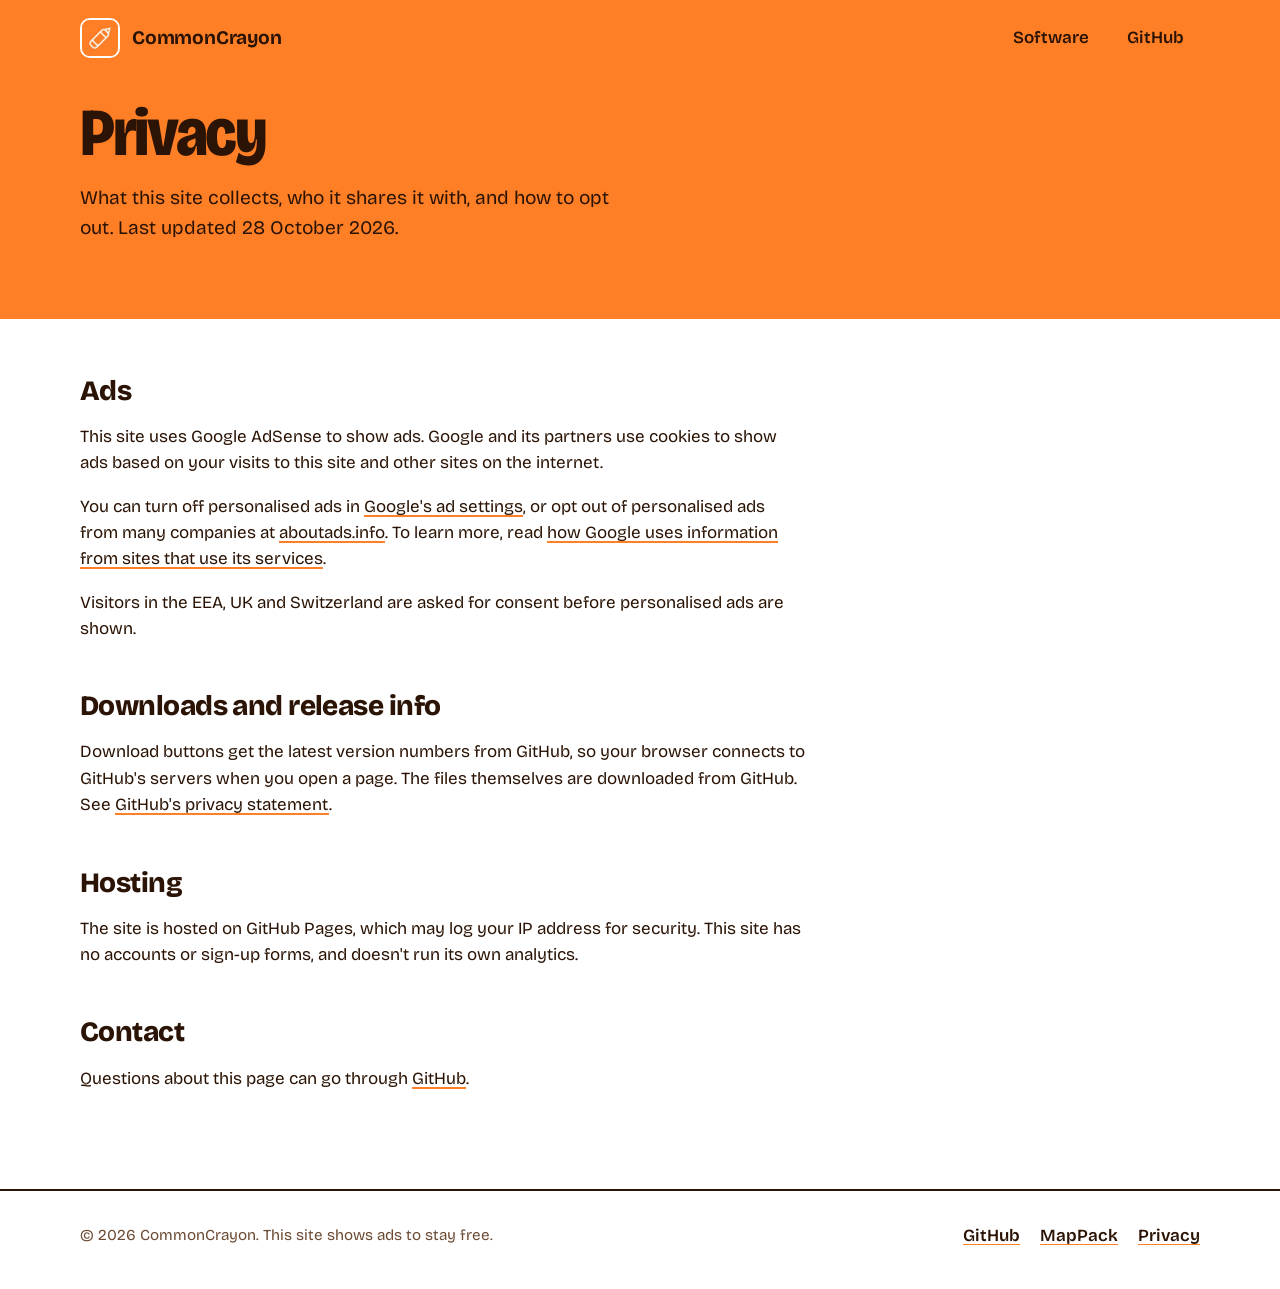
==== privacy/index.html @ 95fbb5e2 "Initial commit" ====
<!doctype html>
<html lang="en">
<head>
  <meta charset="utf-8">
  <meta name="viewport" content="width=device-width, initial-scale=1">
  <title>Privacy | CommonCrayon</title>
  <meta name="description" content="How the CommonCrayon website uses cookies, ads and third-party services.">
  <meta name="theme-color" content="#ff7f26">
  <link rel="icon" type="image/png" href="../assets/img/favicon.png">
  <link rel="preconnect" href="https://fonts.googleapis.com">
  <link rel="preconnect" href="https://fonts.gstatic.com" crossorigin>
  <link href="https://fonts.googleapis.com/css2?family=Bricolage+Grotesque:opsz,wdth,wght@12..96,75..100,400..800&display=swap" rel="stylesheet">
  <link rel="stylesheet" href="../assets/css/site.css">
</head>
<body>
  <a class="skip" href="#content">Skip to content</a>
  <header class="on-orange">
    <div class="wrap">
      <nav class="nav" aria-label="Main">
        <a class="brand" href="../"><img src="../assets/img/logo.jpg" alt="" width="40" height="40"><span>CommonCrayon</span></a>
        <ul class="nav-links">
          <li><a href="../#software">Software</a></li>
          <li><a href="https://github.com/CommonCrayon">GitHub</a></li>
        </ul>
      </nav>
      <div class="page-head">
        <h1>Privacy</h1>
        <p>What this site collects, who it shares it with, and how to opt out. Last updated 28 October 2026.</p>
      </div>
    </div>
  </header>

  <main id="content" class="wrap prose" style="padding-block:56px 80px">
    <h2>Ads</h2>
    <p>This site uses Google AdSense to show ads. Google and its partners use cookies to show ads based on your visits to this site and other sites on the internet.</p>
    <p>You can turn off personalised ads in <a href="https://adssettings.google.com/">Google's ad settings</a>, or opt out of personalised ads from many companies at <a href="https://www.aboutads.info/choices/">aboutads.info</a>. To learn more, read <a href="https://policies.google.com/technologies/partner-sites">how Google uses information from sites that use its services</a>.</p>
    <p>Visitors in the EEA, UK and Switzerland are asked for consent before personalised ads are shown.</p>

    <h2>Downloads and release info</h2>
    <p>Download buttons get the latest version numbers from GitHub, so your browser connects to GitHub's servers when you open a page. The files themselves are downloaded from GitHub. See <a href="https://docs.github.com/en/site-policy/privacy-policies/github-general-privacy-statement">GitHub's privacy statement</a>.</p>

    <h2>Hosting</h2>
    <p>The site is hosted on GitHub Pages, which may log your IP address for security. This site has no accounts or sign-up forms, and doesn't run its own analytics.</p>

    <h2>Contact</h2>
    <p>Questions about this page can go through <a href="https://github.com/CommonCrayon">GitHub</a>.</p>
  </main>

  <footer class="footer">
    <div class="wrap">
      <p>© 2026 CommonCrayon. This site shows ads to stay free.</p>
      <ul>
        <li><a href="https://github.com/CommonCrayon">GitHub</a></li>
        <li><a href="https://www.mappack.net/">MapPack</a></li>
        <li><a href="./">Privacy</a></li>
      </ul>
    </div>
  </footer>
</body>
</html>
---- assets/css/site.css ----
/* CommonCrayon — built around the logo: crayon orange, white line-work, thick rounded strokes. */

:root {
  --orange: #ff7f26;        /* exact logo orange */
  --orange-press: #f06a0c;
  --ink: #2b1405;           /* warm brown-black drawn from the orange */
  --ink-soft: #6b4a33;
  --paper: #ffffff;
  --wash: #fff2e8;          /* peach tint for quiet panels */
  --rule: #f3d6c0;
  --stroke: 2.5px;          /* matches the logo's line weight */
  --radius: 16px;
  --radius-sm: 10px;
  --wrap: 1120px;
  --font: "Bricolage Grotesque", system-ui, sans-serif;
  color-scheme: light;
}

@media (prefers-color-scheme: dark) {
  :root:not([data-theme="light"]) {
    --ink: #ffeadb;
    --ink-soft: #d2b19a;
    --paper: #1f1108;
    --wash: #2b190c;
    --rule: #4a2d18;
    color-scheme: dark;
  }
}
:root[data-theme="dark"] {
  --ink: #ffeadb;
  --ink-soft: #d2b19a;
  --paper: #1f1108;
  --wash: #2b190c;
  --rule: #4a2d18;
  color-scheme: dark;
}

*, *::before, *::after { box-sizing: border-box; }
html { -webkit-text-size-adjust: 100%; scroll-behavior: smooth; }
body {
  margin: 0;
  font-family: var(--font);
  font-size: 1.0625rem;
  line-height: 1.55;
  color: var(--ink);
  background: var(--paper);
  font-optical-sizing: auto;
}
img { max-width: 100%; display: block; }
a { color: inherit; }
:focus-visible { outline: 3px solid var(--orange); outline-offset: 3px; border-radius: 6px; }
.on-orange :focus-visible { outline-color: #2b1405; }

.wrap { width: min(var(--wrap), 100% - 32px); margin-inline: auto; }
.skip { position: absolute; left: -999px; top: 8px; background: #2b1405; color: #fff; padding: 8px 14px; border-radius: 8px; z-index: 10; }
.skip:focus { left: 16px; }

/* ---------- Orange band (nav + hero / page header) ---------- */
.on-orange { background: var(--orange); color: #2b1405; }

.nav { display: flex; align-items: center; justify-content: space-between; gap: 16px; padding-block: 18px; }
.brand { display: inline-flex; align-items: center; gap: 12px; text-decoration: none; font-weight: 700; font-size: 1.2rem; letter-spacing: -0.01em; }
.brand img { width: 40px; height: 40px; border-radius: 10px; border: 2.5px solid #fff; }
.nav-links { display: flex; gap: 6px; list-style: none; margin: 0; padding: 0; }
.nav-links a { text-decoration: none; font-weight: 600; padding: 8px 14px; border-radius: 999px; border: var(--stroke) solid transparent; }
.nav-links a:hover { border-color: #fff; }
.nav-links a[aria-current="page"] { border-color: #2b1405; }

.hero { display: grid; grid-template-columns: 1.25fr 1fr; align-items: center; gap: 40px; padding-block: 48px 88px; }
.hero h1 {
  font-size: clamp(2.6rem, 6.4vw, 5.2rem);
  line-height: 0.98;
  letter-spacing: -0.035em;
  font-weight: 800;
  font-stretch: 85%;
  margin: 0 0 24px;
  max-width: 13ch;
}
.hero p { font-size: 1.25rem; max-width: 34ch; margin: 0 0 32px; }
.hero-art { justify-self: center; width: min(360px, 100%); }
.hero-art svg { width: 100%; height: auto; overflow: visible; }
.hero-art path, .hero-art line { fill: none; stroke: #fff; stroke-width: 5; stroke-linecap: round; stroke-linejoin: round; }

@media (prefers-reduced-motion: no-preference) {
  .draw path, .draw line { stroke-dasharray: var(--len); stroke-dashoffset: var(--len); animation: draw 0.9s cubic-bezier(.6,.1,.3,1) forwards; animation-delay: var(--d, 0s); }
  @keyframes draw { to { stroke-dashoffset: 0; } }
}

/* ---------- Buttons ---------- */
.btn {
  display: inline-flex; align-items: center; gap: 10px;
  font: inherit; font-weight: 700; font-size: 1rem;
  padding: 12px 22px; border-radius: 999px;
  text-decoration: none; cursor: pointer;
  border: var(--stroke) solid #2b1405;
  background: #2b1405; color: #fff;
  transition: transform .12s ease, background-color .12s ease;
}
.btn:active { transform: translateY(1px); }
.btn svg { width: 18px; height: 18px; flex: none; stroke: currentColor; fill: none; stroke-width: 2.5; stroke-linecap: round; stroke-linejoin: round; }
.btn-orange { background: var(--orange); border-color: var(--orange); color: #2b1405; }
.btn-orange:hover { background: var(--orange-press); border-color: var(--orange-press); }
.btn-line { background: transparent; color: var(--ink); border-color: var(--ink); }
.btn-line:hover { background: var(--wash); }
.on-orange .btn-line { color: #2b1405; border-color: #2b1405; }
.on-orange .btn-line:hover { background: #fff; }
.btn.is-wide { width: 100%; justify-content: center; }

/* ---------- Software shelf ---------- */
.section { padding-block: 72px; }
.section-head { display: flex; align-items: baseline; justify-content: space-between; gap: 16px; flex-wrap: wrap; margin-bottom: 32px; }
.section h2 { font-size: clamp(1.9rem, 3.4vw, 2.6rem); letter-spacing: -0.025em; line-height: 1.05; margin: 0; font-weight: 800; font-stretch: 90%; }
.section-head p { margin: 0; color: var(--ink-soft); }

.shelf { list-style: none; margin: 0; padding: 0; display: grid; gap: 28px; }
.item {
  display: grid; grid-template-columns: minmax(0, 0.95fr) minmax(0, 1.05fr);
  border: var(--stroke) solid var(--ink); border-radius: var(--radius);
  overflow: hidden; background: var(--paper);
}
.item-shot { background: var(--wash); border-right: var(--stroke) solid var(--ink); display: grid; place-items: center; padding: 24px; min-height: 260px; }
.item-shot img { border-radius: var(--radius-sm); max-height: 300px; width: auto; object-fit: contain; }
.item-shot.is-cover { padding: 0; }
.item-shot.is-cover img { width: 100%; height: 100%; max-height: none; object-fit: cover; object-position: top; border-radius: 0; }
.item-body { padding: 28px 30px; display: flex; flex-direction: column; gap: 14px; }
.item h3 { font-size: 1.7rem; letter-spacing: -0.02em; line-height: 1.1; margin: 0; font-weight: 800; }
.item h3 a { text-decoration: none; }
.item h3 a:hover { text-decoration: underline; text-decoration-thickness: 2.5px; text-underline-offset: 4px; text-decoration-color: var(--orange); }
.item p { margin: 0; max-width: 52ch; }
.tags { display: flex; flex-wrap: wrap; gap: 8px; list-style: none; margin: 0; padding: 0; }
.tag { font-size: .875rem; font-weight: 600; padding: 3px 11px; border-radius: 999px; background: var(--wash); border: 1.5px solid var(--rule); }
.item-actions { margin-top: auto; padding-top: 6px; display: flex; flex-wrap: wrap; gap: 12px; align-items: center; }
.release-note { font-size: .9rem; color: var(--ink-soft); }

.later { margin-top: 28px; border: var(--stroke) dashed var(--rule); border-radius: var(--radius); padding: 22px 26px; display: flex; gap: 16px; align-items: center; justify-content: space-between; flex-wrap: wrap; }
.later p { margin: 0; color: var(--ink-soft); }

/* ---------- Ads ---------- */
.ad-row { display: flex; justify-content: center; margin-top: 44px; }
.ad-slot { min-height: 0; }
.ad-slot.is-preview {
  width: 100%; max-width: 330px; min-height: 250px;
  display: grid; place-items: center; text-align: center;
  border: 2px dashed var(--rule); border-radius: var(--radius-sm);
  color: var(--ink-soft); font-size: .9rem; padding: 16px;
}
.ad-row .ad-slot { width: 100%; max-width: 728px; }
.aside .ad-slot { width: 100%; }
.ad-slot .adsbygoogle { min-height: 90px; }

/* ---------- Project page ---------- */
.page-head { padding-block: 24px 56px; }
.back { display: inline-flex; gap: 6px; align-items: center; font-weight: 600; text-decoration: none; margin-bottom: 20px; }
.back:hover { text-decoration: underline; }
.page-head h1 { font-size: clamp(2.4rem, 5.6vw, 4.2rem); line-height: 1; letter-spacing: -0.035em; font-weight: 800; font-stretch: 85%; margin: 0 0 16px; }
.page-head p { font-size: 1.2rem; max-width: 46ch; margin: 0 0 20px; }
.page-head .tag { background: #fff; border-color: #fff; color: #2b1405; }

.layout { display: grid; grid-template-columns: minmax(0, 1fr) 320px; gap: 48px; padding-block: 56px 80px; align-items: start; }
.prose h2 { font-size: 1.75rem; letter-spacing: -0.02em; margin: 48px 0 14px; font-weight: 800; line-height: 1.15; }
.prose h2:first-child { margin-top: 0; }
.prose p, .prose li { max-width: 66ch; }
.prose code { font-size: .92em; background: var(--wash); padding: 1px 6px; border-radius: 6px; }
.prose pre { background: var(--wash); border: 1.5px solid var(--rule); border-radius: var(--radius-sm); padding: 16px 18px; overflow-x: auto; font-size: .9rem; line-height: 1.5; }
.prose a { text-decoration-color: var(--orange); text-decoration-thickness: 2px; text-underline-offset: 3px; }

.steps { list-style: none; counter-reset: s; padding: 0; margin: 0; display: grid; gap: 14px; }
.steps li { counter-increment: s; display: grid; grid-template-columns: 36px 1fr; gap: 14px; align-items: start; }
.steps li::before {
  content: counter(s); width: 36px; height: 36px; border-radius: 50%;
  border: var(--stroke) solid var(--ink); display: grid; place-items: center;
  font-weight: 800; font-size: .95rem;
}
.steps li > span { padding-top: 5px; }

.figure { margin: 0 0 8px; border: var(--stroke) solid var(--ink); border-radius: var(--radius); overflow: hidden; background: var(--wash); }
.figure img { width: 100%; }
.figure figcaption { padding: 12px 18px; font-size: .92rem; color: var(--ink-soft); border-top: 1.5px solid var(--rule); background: var(--paper); }
.figure-pair { display: grid; grid-template-columns: 1fr 1.3fr; gap: 20px; align-items: start; }
.figure-pair .figure { padding: 18px; }
.figure-pair .figure img { border-radius: 8px; }
.figure-pair .figure figcaption { margin: 14px -18px -18px; }

.aside { position: sticky; top: 24px; display: grid; gap: 24px; }
.panel { border: var(--stroke) solid var(--ink); border-radius: var(--radius); padding: 22px; display: grid; gap: 16px; }
.panel h2 { margin: 0; font-size: 1.15rem; font-weight: 800; }
.facts { margin: 0; display: grid; grid-template-columns: auto 1fr; gap: 8px 16px; font-size: .95rem; }
.facts dt { color: var(--ink-soft); }
.facts dd { margin: 0; font-weight: 600; text-align: right; }
.panel .small { font-size: .9rem; color: var(--ink-soft); margin: 0; }
.panel .small a { color: var(--ink); }

.steam-embed { width: 100%; max-width: 646px; height: 190px; border: 0; border-radius: var(--radius-sm); display: block; }

/* ---------- Footer ---------- */
.footer { border-top: var(--stroke) solid var(--ink); padding-block: 32px 40px; }
.footer .wrap { display: flex; flex-wrap: wrap; gap: 16px 32px; justify-content: space-between; align-items: center; }
.footer p { margin: 0; color: var(--ink-soft); font-size: .95rem; }
.footer ul { list-style: none; display: flex; gap: 20px; margin: 0; padding: 0; }
.footer a { font-weight: 600; text-decoration-color: var(--orange); text-underline-offset: 3px; }

/* ---------- Responsive ---------- */
@media (max-width: 860px) {
  .hero { grid-template-columns: 1fr; padding-block: 24px 56px; gap: 8px; }
  .hero-art { order: -1; width: 160px; justify-self: start; }
  .item { grid-template-columns: 1fr; }
  .item-shot { border-right: 0; border-bottom: var(--stroke) solid var(--ink); min-height: 200px; }
  .item-shot.is-cover { height: 220px; }
  .layout { grid-template-columns: 1fr; gap: 32px; padding-block: 32px 56px; }
  .aside { position: static; order: -1; }
  .figure-pair { grid-template-columns: 1fr; }
}
@media (max-width: 520px) {
  .nav-links a { padding: 8px 10px; }
  .brand span { display: none; }
  .item-body { padding: 22px 20px; }
  .section { padding-block: 52px; }
}
.facts > div { display: contents; }
.facts > div[hidden] { display: none; }

/* Cover screenshots fill the card without setting its height */
.item-shot { overflow: hidden; }
.item-shot.is-cover { position: relative; min-height: 280px; }
.item-shot.is-cover img { position: absolute; inset: 0; }
.item-shot.is-fallback { background: var(--orange); }
@media (max-width: 860px) {
  .shelf .item { grid-template-columns: minmax(0, 1fr); }
  .item-shot.is-cover { height: 220px; min-height: 0; }
}
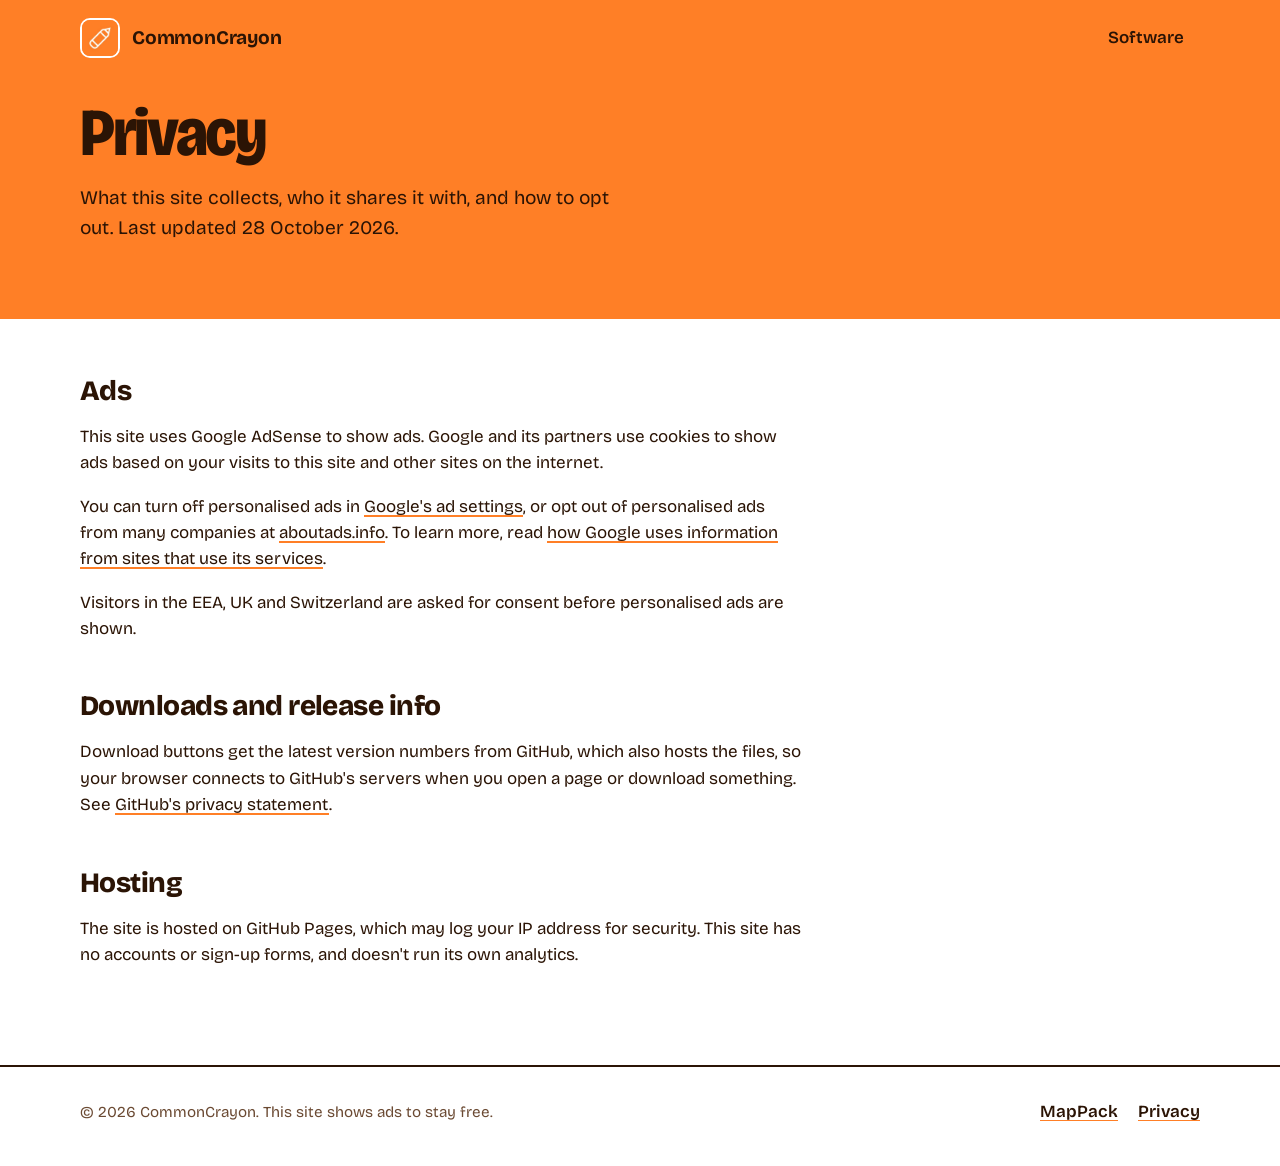
==== commit 3900dab6: "Removed github references" ====
--- a/privacy/index.html
+++ b/privacy/index.html
@@ -20,7 +20,6 @@
         <a class="brand" href="../"><img src="../assets/img/logo.jpg" alt="" width="40" height="40"><span>CommonCrayon</span></a>
         <ul class="nav-links">
           <li><a href="../#software">Software</a></li>
-          <li><a href="https://github.com/CommonCrayon">GitHub</a></li>
         </ul>
       </nav>
       <div class="page-head">
@@ -37,20 +36,16 @@
     <p>Visitors in the EEA, UK and Switzerland are asked for consent before personalised ads are shown.</p>
 
     <h2>Downloads and release info</h2>
-    <p>Download buttons get the latest version numbers from GitHub, so your browser connects to GitHub's servers when you open a page. The files themselves are downloaded from GitHub. See <a href="https://docs.github.com/en/site-policy/privacy-policies/github-general-privacy-statement">GitHub's privacy statement</a>.</p>
+    <p>Download buttons get the latest version numbers from GitHub, which also hosts the files, so your browser connects to GitHub's servers when you open a page or download something. See <a href="https://docs.github.com/en/site-policy/privacy-policies/github-general-privacy-statement">GitHub's privacy statement</a>.</p>
 
     <h2>Hosting</h2>
     <p>The site is hosted on GitHub Pages, which may log your IP address for security. This site has no accounts or sign-up forms, and doesn't run its own analytics.</p>
-
-    <h2>Contact</h2>
-    <p>Questions about this page can go through <a href="https://github.com/CommonCrayon">GitHub</a>.</p>
   </main>
 
   <footer class="footer">
     <div class="wrap">
       <p>© 2026 CommonCrayon. This site shows ads to stay free.</p>
       <ul>
-        <li><a href="https://github.com/CommonCrayon">GitHub</a></li>
         <li><a href="https://www.mappack.net/">MapPack</a></li>
         <li><a href="./">Privacy</a></li>
       </ul>
--- a/assets/css/site.css
+++ b/assets/css/site.css
@@ -228,3 +228,5 @@
   .shelf .item { grid-template-columns: minmax(0, 1fr); }
   .item-shot.is-cover { height: 220px; min-height: 0; }
 }
+
+.btn[aria-disabled="true"] { opacity: .55; cursor: default; pointer-events: none; }
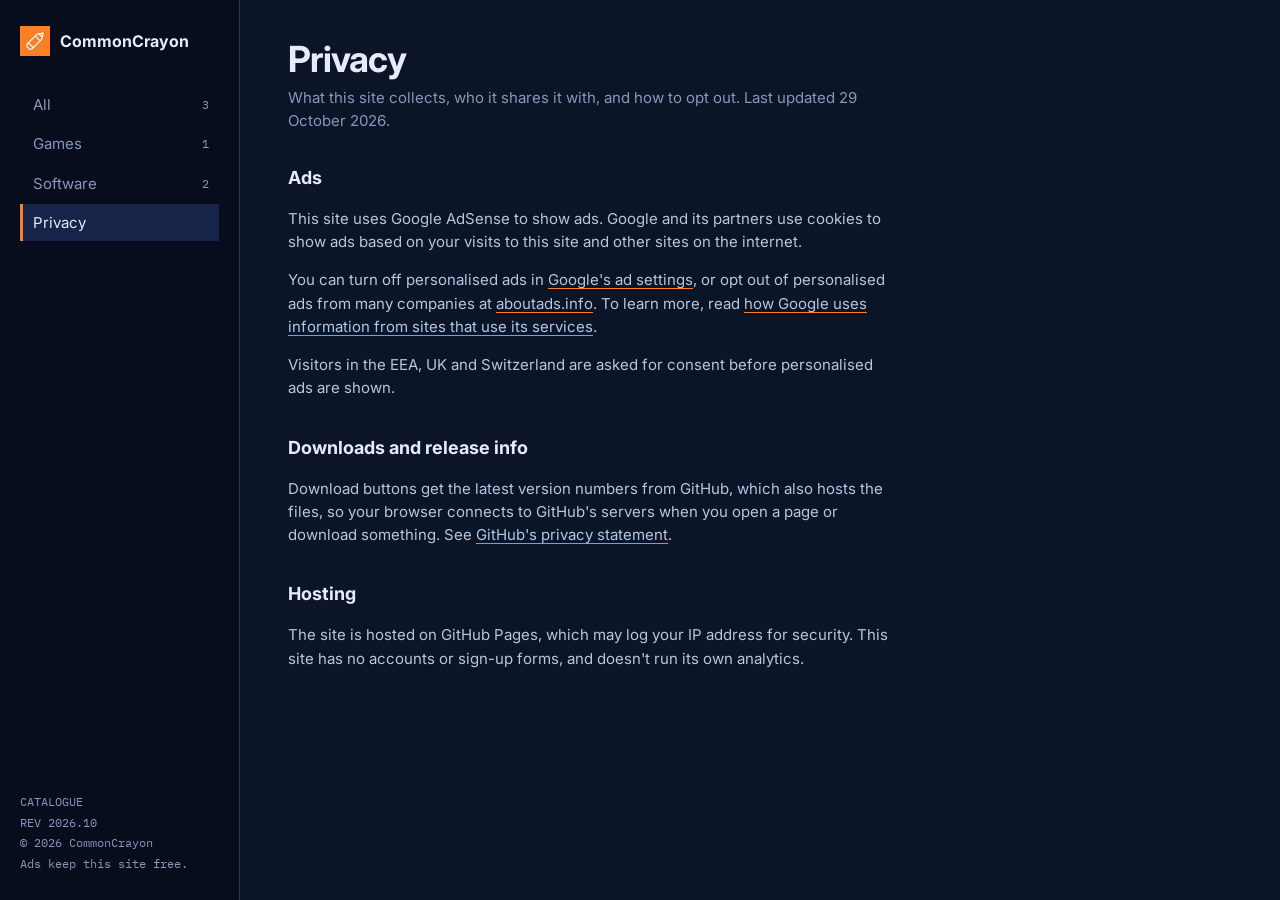
==== commit 9c4d455b: "Made UI Changes" ====
--- a/privacy/index.html
+++ b/privacy/index.html
@@ -5,51 +5,47 @@
   <meta name="viewport" content="width=device-width, initial-scale=1">
   <title>Privacy | CommonCrayon</title>
   <meta name="description" content="How the CommonCrayon website uses cookies, ads and third-party services.">
-  <meta name="theme-color" content="#ff7f26">
+  <meta name="theme-color" content="#0c1428">
+  <meta property="og:title" content="Privacy">
+  <meta property="og:description" content="How the CommonCrayon website uses cookies, ads and third-party services.">
   <link rel="icon" type="image/png" href="../assets/img/favicon.png">
+  <link rel="apple-touch-icon" href="../assets/img/apple-touch-icon.png">
   <link rel="preconnect" href="https://fonts.googleapis.com">
   <link rel="preconnect" href="https://fonts.gstatic.com" crossorigin>
-  <link href="https://fonts.googleapis.com/css2?family=Bricolage+Grotesque:opsz,wdth,wght@12..96,75..100,400..800&display=swap" rel="stylesheet">
+  <link href="https://fonts.googleapis.com/css2?family=IBM+Plex+Mono:wght@400;500&family=Inter:wght@400;500;700&display=swap" rel="stylesheet">
   <link rel="stylesheet" href="../assets/css/site.css">
 </head>
 <body>
   <a class="skip" href="#content">Skip to content</a>
-  <header class="on-orange">
-    <div class="wrap">
-      <nav class="nav" aria-label="Main">
-        <a class="brand" href="../"><img src="../assets/img/logo.jpg" alt="" width="40" height="40"><span>CommonCrayon</span></a>
-        <ul class="nav-links">
-          <li><a href="../#software">Software</a></li>
-        </ul>
+  <div class="lay">
+    <aside class="side">
+      <a class="brand" href="../"><img src="../assets/img/logo.jpg" alt="" width="30" height="30">CommonCrayon</a>
+      <nav aria-label="Main">
+        <a href="../">All<small>3</small></a>
+        <a href="../#games">Games<small>1</small></a>
+        <a href="../#software">Software<small>2</small></a>
+        <a href="../privacy/" aria-current="page">Privacy</a>
       </nav>
-      <div class="page-head">
-        <h1>Privacy</h1>
-        <p>What this site collects, who it shares it with, and how to opt out. Last updated 28 October 2026.</p>
+      <div class="meta">CATALOGUE<br>REV 2026.10<br>© 2026 CommonCrayon<br>Ads keep this site free.</div>
+    </aside>
+    <main id="content">
+      <h1>Privacy</h1>
+      <p class="sub">What this site collects, who it shares it with, and how to opt out. Last updated 29 October 2026.</p>
+      <div class="prose">
+          <h2>Ads</h2>
+          <p>This site uses Google AdSense to show ads. Google and its partners use cookies to show ads based on your visits to this site and other sites on the internet.</p>
+          <p>You can turn off personalised ads in <a href="https://adssettings.google.com/">Google's ad settings</a>, or opt out of personalised ads from many companies at <a href="https://www.aboutads.info/choices/">aboutads.info</a>. To learn more, read <a href="https://policies.google.com/technologies/partner-sites">how Google uses information from sites that use its services</a>.</p>
+          <p>Visitors in the EEA, UK and Switzerland are asked for consent before personalised ads are shown.</p>
+
+          <h2>Downloads and release info</h2>
+          <p>Download buttons get the latest version numbers from GitHub, which also hosts the files, so your browser connects to GitHub's servers when you open a page or download something. See <a href="https://docs.github.com/en/site-policy/privacy-policies/github-general-privacy-statement">GitHub's privacy statement</a>.</p>
+
+          <h2>Hosting</h2>
+          <p>The site is hosted on GitHub Pages, which may log your IP address for security. This site has no accounts or sign-up forms, and doesn't run its own analytics.</p>
       </div>
-    </div>
-  </header>
-
-  <main id="content" class="wrap prose" style="padding-block:56px 80px">
-    <h2>Ads</h2>
-    <p>This site uses Google AdSense to show ads. Google and its partners use cookies to show ads based on your visits to this site and other sites on the internet.</p>
-    <p>You can turn off personalised ads in <a href="https://adssettings.google.com/">Google's ad settings</a>, or opt out of personalised ads from many companies at <a href="https://www.aboutads.info/choices/">aboutads.info</a>. To learn more, read <a href="https://policies.google.com/technologies/partner-sites">how Google uses information from sites that use its services</a>.</p>
-    <p>Visitors in the EEA, UK and Switzerland are asked for consent before personalised ads are shown.</p>
-
-    <h2>Downloads and release info</h2>
-    <p>Download buttons get the latest version numbers from GitHub, which also hosts the files, so your browser connects to GitHub's servers when you open a page or download something. See <a href="https://docs.github.com/en/site-policy/privacy-policies/github-general-privacy-statement">GitHub's privacy statement</a>.</p>
-
-    <h2>Hosting</h2>
-    <p>The site is hosted on GitHub Pages, which may log your IP address for security. This site has no accounts or sign-up forms, and doesn't run its own analytics.</p>
-  </main>
-
-  <footer class="footer">
-    <div class="wrap">
-      <p>© 2026 CommonCrayon. This site shows ads to stay free.</p>
-      <ul>
-        <li><a href="https://www.mappack.net/">MapPack</a></li>
-        <li><a href="./">Privacy</a></li>
-      </ul>
-    </div>
-  </footer>
+    </main>
+  </div>
+  <script src="../assets/js/releases.js" defer></script>
+  <script src="../assets/js/ads.js" defer></script>
 </body>
 </html>
--- a/assets/css/site.css
+++ b/assets/css/site.css
@@ -1,232 +1,175 @@
-/* CommonCrayon — built around the logo: crayon orange, white line-work, thick rounded strokes. */
+/* CommonCrayon: parts-catalogue layout, Midnight palette, logo orange as the only accent. */
 
 :root {
-  --orange: #ff7f26;        /* exact logo orange */
-  --orange-press: #f06a0c;
-  --ink: #2b1405;           /* warm brown-black drawn from the orange */
-  --ink-soft: #6b4a33;
-  --paper: #ffffff;
-  --wash: #fff2e8;          /* peach tint for quiet panels */
-  --rule: #f3d6c0;
-  --stroke: 2.5px;          /* matches the logo's line weight */
-  --radius: 16px;
-  --radius-sm: 10px;
-  --wrap: 1120px;
-  --font: "Bricolage Grotesque", system-ui, sans-serif;
-  color-scheme: light;
-}
-
-@media (prefers-color-scheme: dark) {
-  :root:not([data-theme="light"]) {
-    --ink: #ffeadb;
-    --ink-soft: #d2b19a;
-    --paper: #1f1108;
-    --wash: #2b190c;
-    --rule: #4a2d18;
-    color-scheme: dark;
-  }
-}
-:root[data-theme="dark"] {
-  --ink: #ffeadb;
-  --ink-soft: #d2b19a;
-  --paper: #1f1108;
-  --wash: #2b190c;
-  --rule: #4a2d18;
+  --o: #ff7f26;
+  --o-press: #ff9447;
+  --bg: #0c1428;
+  --side: #070d1c;
+  --ln: #25365c;
+  --hi: #e4ebfa;
+  --dim: #8798bb;
+  --fig: #050a16;
+  --act: #16244a;
+  --txt2: #b9c6e0;
+  --sans: "Inter", system-ui, sans-serif;
+  --mono: "IBM Plex Mono", "DejaVu Sans Mono", ui-monospace, monospace;
   color-scheme: dark;
 }
 
 *, *::before, *::after { box-sizing: border-box; }
 html { -webkit-text-size-adjust: 100%; scroll-behavior: smooth; }
-body {
-  margin: 0;
-  font-family: var(--font);
-  font-size: 1.0625rem;
-  line-height: 1.55;
-  color: var(--ink);
-  background: var(--paper);
-  font-optical-sizing: auto;
+body { margin: 0; background: var(--bg); color: var(--hi); font: 15px/1.55 var(--sans); }
+img { display: block; max-width: 100%; }
+a { color: inherit; }
+:focus-visible { outline: 2px solid var(--o); outline-offset: 2px; }
+.skip { position: absolute; left: -999px; top: 8px; background: var(--o); color: var(--bg); padding: 8px 14px; z-index: 10; font-weight: 700; }
+.skip:focus { left: 16px; }
+.mono { font-family: var(--mono); }
+
+/* ---------- Shell: sidebar + main ---------- */
+.lay { display: grid; grid-template-columns: 240px minmax(0, 1fr); min-height: 100vh;
+  background: linear-gradient(90deg, var(--side) 239px, var(--ln) 239px 240px, transparent 240px); }
+.side {
+  background: var(--side); border-right: 1px solid var(--ln);
+  padding: 26px 20px; display: flex; flex-direction: column; gap: 30px;
+  position: sticky; top: 0; height: 100vh;
 }
-img { max-width: 100%; display: block; }
-a { color: inherit; }
-:focus-visible { outline: 3px solid var(--orange); outline-offset: 3px; border-radius: 6px; }
-.on-orange :focus-visible { outline-color: #2b1405; }
+.brand { display: flex; gap: 10px; align-items: center; font-weight: 700; font-size: 16px; text-decoration: none; }
+.brand img { width: 30px; height: 30px; }
+.side nav { display: flex; flex-direction: column; gap: 2px; }
+.side nav a {
+  text-decoration: none; padding: 7px 10px; color: var(--dim);
+  display: flex; justify-content: space-between; align-items: center;
+  border-left: 3px solid transparent;
+}
+.side nav a:hover { color: var(--hi); }
+.side nav a[aria-current] { color: var(--hi); background: var(--act); border-left-color: var(--o); }
+.side nav small { font: 12px var(--mono); }
+.side .meta { margin-top: auto; font: 12px/1.7 var(--mono); color: var(--dim); }
 
-.wrap { width: min(var(--wrap), 100% - 32px); margin-inline: auto; }
-.skip { position: absolute; left: -999px; top: 8px; background: #2b1405; color: #fff; padding: 8px 14px; border-radius: 8px; z-index: 10; }
-.skip:focus { left: 16px; }
+main { padding: 40px 48px 56px; max-width: 1040px; width: 100%; }
 
-/* ---------- Orange band (nav + hero / page header) ---------- */
-.on-orange { background: var(--orange); color: #2b1405; }
+/* ---------- Home ---------- */
+h1 { font-size: 36px; line-height: 1.1; letter-spacing: -0.02em; margin: 0 0 6px; font-weight: 700; }
+.sub { color: var(--dim); margin: 0 0 32px; max-width: 64ch; }
 
-.nav { display: flex; align-items: center; justify-content: space-between; gap: 16px; padding-block: 18px; }
-.brand { display: inline-flex; align-items: center; gap: 12px; text-decoration: none; font-weight: 700; font-size: 1.2rem; letter-spacing: -0.01em; }
-.brand img { width: 40px; height: 40px; border-radius: 10px; border: 2.5px solid #fff; }
-.nav-links { display: flex; gap: 6px; list-style: none; margin: 0; padding: 0; }
-.nav-links a { text-decoration: none; font-weight: 600; padding: 8px 14px; border-radius: 999px; border: var(--stroke) solid transparent; }
-.nav-links a:hover { border-color: #fff; }
-.nav-links a[aria-current="page"] { border-color: #2b1405; }
+.sec { display: flex; justify-content: space-between; align-items: baseline; margin: 34px 0 6px; scroll-margin-top: 24px; }
+.sec h2 { font-size: 18px; margin: 0; }
+.sec span { font: 12.5px var(--mono); color: var(--dim); }
 
-.hero { display: grid; grid-template-columns: 1.25fr 1fr; align-items: center; gap: 40px; padding-block: 48px 88px; }
-.hero h1 {
-  font-size: clamp(2.6rem, 6.4vw, 5.2rem);
-  line-height: 0.98;
-  letter-spacing: -0.035em;
-  font-weight: 800;
-  font-stretch: 85%;
-  margin: 0 0 24px;
-  max-width: 13ch;
+.list { list-style: none; margin: 0; padding: 0; }
+.row {
+  display: grid; grid-template-columns: 150px minmax(0, 1fr) 230px 170px;
+  gap: 22px; align-items: center; padding: 14px 0; border-top: 1px solid var(--ln);
 }
-.hero p { font-size: 1.25rem; max-width: 34ch; margin: 0 0 32px; }
-.hero-art { justify-self: center; width: min(360px, 100%); }
-.hero-art svg { width: 100%; height: auto; overflow: visible; }
-.hero-art path, .hero-art line { fill: none; stroke: #fff; stroke-width: 5; stroke-linecap: round; stroke-linejoin: round; }
+.fig {
+  height: 100px; position: relative; overflow: hidden; background: var(--fig);
+  border: 1px solid var(--ln); display: grid; place-items: center;
+}
+.fig img.cover { position: absolute; inset: 0; width: 100%; height: 100%; object-fit: cover; object-position: top; }
+.fig img.fit { width: 92%; }
+.fig.is-fallback::after { content: "no image"; font: 11px var(--mono); color: var(--dim); }
+.pn { font: 12px var(--mono); color: var(--o); }
+.row h3 { margin: 0 0 4px; font-size: 18px; line-height: 1.25; }
+.row h3 a { text-decoration: none; }
+.row h3 a:hover { text-decoration: underline; text-decoration-color: var(--o); text-underline-offset: 3px; }
+.row p { margin: 0; color: var(--txt2); font-size: 13.5px; }
 
-@media (prefers-reduced-motion: no-preference) {
-  .draw path, .draw line { stroke-dasharray: var(--len); stroke-dashoffset: var(--len); animation: draw 0.9s cubic-bezier(.6,.1,.3,1) forwards; animation-delay: var(--d, 0s); }
-  @keyframes draw { to { stroke-dashoffset: 0; } }
+.spec { border-collapse: collapse; font-size: 13px; width: 100%; }
+.spec td { padding: 2px 0; }
+.spec td:first-child { color: var(--dim); }
+.spec td:last-child { font: 12.5px var(--mono); text-align: right; }
+
+.acts { display: flex; flex-direction: column; gap: 6px; }
+.btn {
+  display: flex; align-items: center; justify-content: center; gap: 8px;
+  padding: 9px 12px; font: 700 14px var(--sans); text-decoration: none; text-align: center;
+  background: var(--o); color: var(--bg); border: 1px solid var(--o); cursor: pointer;
 }
+.btn:hover { background: var(--o-press); border-color: var(--o-press); }
+.btn.line { background: none; color: var(--hi); border-color: var(--ln); }
+.btn.line:hover { border-color: var(--dim); }
+.btn[aria-disabled="true"] { opacity: .55; cursor: default; pointer-events: none; }
 
-/* ---------- Buttons ---------- */
-.btn {
-  display: inline-flex; align-items: center; gap: 10px;
-  font: inherit; font-weight: 700; font-size: 1rem;
-  padding: 12px 22px; border-radius: 999px;
-  text-decoration: none; cursor: pointer;
-  border: var(--stroke) solid #2b1405;
-  background: #2b1405; color: #fff;
-  transition: transform .12s ease, background-color .12s ease;
-}
-.btn:active { transform: translateY(1px); }
-.btn svg { width: 18px; height: 18px; flex: none; stroke: currentColor; fill: none; stroke-width: 2.5; stroke-linecap: round; stroke-linejoin: round; }
-.btn-orange { background: var(--orange); border-color: var(--orange); color: #2b1405; }
-.btn-orange:hover { background: var(--orange-press); border-color: var(--orange-press); }
-.btn-line { background: transparent; color: var(--ink); border-color: var(--ink); }
-.btn-line:hover { background: var(--wash); }
-.on-orange .btn-line { color: #2b1405; border-color: #2b1405; }
-.on-orange .btn-line:hover { background: #fff; }
-.btn.is-wide { width: 100%; justify-content: center; }
-
-/* ---------- Software shelf ---------- */
-.section { padding-block: 72px; }
-.section-head { display: flex; align-items: baseline; justify-content: space-between; gap: 16px; flex-wrap: wrap; margin-bottom: 32px; }
-.section h2 { font-size: clamp(1.9rem, 3.4vw, 2.6rem); letter-spacing: -0.025em; line-height: 1.05; margin: 0; font-weight: 800; font-stretch: 90%; }
-.section-head p { margin: 0; color: var(--ink-soft); }
-
-.shelf { list-style: none; margin: 0; padding: 0; display: grid; gap: 28px; }
-.item {
-  display: grid; grid-template-columns: minmax(0, 0.95fr) minmax(0, 1.05fr);
-  border: var(--stroke) solid var(--ink); border-radius: var(--radius);
-  overflow: hidden; background: var(--paper);
-}
-.item-shot { background: var(--wash); border-right: var(--stroke) solid var(--ink); display: grid; place-items: center; padding: 24px; min-height: 260px; }
-.item-shot img { border-radius: var(--radius-sm); max-height: 300px; width: auto; object-fit: contain; }
-.item-shot.is-cover { padding: 0; }
-.item-shot.is-cover img { width: 100%; height: 100%; max-height: none; object-fit: cover; object-position: top; border-radius: 0; }
-.item-body { padding: 28px 30px; display: flex; flex-direction: column; gap: 14px; }
-.item h3 { font-size: 1.7rem; letter-spacing: -0.02em; line-height: 1.1; margin: 0; font-weight: 800; }
-.item h3 a { text-decoration: none; }
-.item h3 a:hover { text-decoration: underline; text-decoration-thickness: 2.5px; text-underline-offset: 4px; text-decoration-color: var(--orange); }
-.item p { margin: 0; max-width: 52ch; }
-.tags { display: flex; flex-wrap: wrap; gap: 8px; list-style: none; margin: 0; padding: 0; }
-.tag { font-size: .875rem; font-weight: 600; padding: 3px 11px; border-radius: 999px; background: var(--wash); border: 1.5px solid var(--rule); }
-.item-actions { margin-top: auto; padding-top: 6px; display: flex; flex-wrap: wrap; gap: 12px; align-items: center; }
-.release-note { font-size: .9rem; color: var(--ink-soft); }
-
-.later { margin-top: 28px; border: var(--stroke) dashed var(--rule); border-radius: var(--radius); padding: 22px 26px; display: flex; gap: 16px; align-items: center; justify-content: space-between; flex-wrap: wrap; }
-.later p { margin: 0; color: var(--ink-soft); }
+.later { margin: 0; padding: 14px 0; border-top: 1px solid var(--ln); font: 12.5px var(--mono); color: var(--dim); }
 
 /* ---------- Ads ---------- */
-.ad-row { display: flex; justify-content: center; margin-top: 44px; }
-.ad-slot { min-height: 0; }
+.ad-row { margin-top: 30px; }
+.ad-slot { width: 100%; }
+.ad-slot .adsbygoogle { min-height: 90px; }
 .ad-slot.is-preview {
-  width: 100%; max-width: 330px; min-height: 250px;
-  display: grid; place-items: center; text-align: center;
-  border: 2px dashed var(--rule); border-radius: var(--radius-sm);
-  color: var(--ink-soft); font-size: .9rem; padding: 16px;
+  min-height: 90px; display: grid; place-items: center; text-align: center; padding: 16px;
+  border: 1px dashed var(--ln); color: var(--dim); font-size: 12.5px;
 }
-.ad-row .ad-slot { width: 100%; max-width: 728px; }
-.aside .ad-slot { width: 100%; }
-.ad-slot .adsbygoogle { min-height: 90px; }
+.aside .ad-slot.is-preview { min-height: 250px; }
 
 /* ---------- Project page ---------- */
-.page-head { padding-block: 24px 56px; }
-.back { display: inline-flex; gap: 6px; align-items: center; font-weight: 600; text-decoration: none; margin-bottom: 20px; }
-.back:hover { text-decoration: underline; }
-.page-head h1 { font-size: clamp(2.4rem, 5.6vw, 4.2rem); line-height: 1; letter-spacing: -0.035em; font-weight: 800; font-stretch: 85%; margin: 0 0 16px; }
-.page-head p { font-size: 1.2rem; max-width: 46ch; margin: 0 0 20px; }
-.page-head .tag { background: #fff; border-color: #fff; color: #2b1405; }
+.crumb { font: 12.5px var(--mono); color: var(--dim); margin: 0 0 18px; }
+.crumb a { color: var(--dim); text-decoration: none; }
+.crumb a:hover { color: var(--hi); }
+.head { display: grid; grid-template-columns: minmax(0, 1fr) auto; gap: 24px; align-items: end; padding-bottom: 22px; border-bottom: 1px solid var(--ln); }
+.head h1 { margin: 2px 0 8px; }
+.head p { margin: 0; color: var(--txt2); max-width: 60ch; }
 
-.layout { display: grid; grid-template-columns: minmax(0, 1fr) 320px; gap: 48px; padding-block: 56px 80px; align-items: start; }
-.prose h2 { font-size: 1.75rem; letter-spacing: -0.02em; margin: 48px 0 14px; font-weight: 800; line-height: 1.15; }
+.page { display: grid; grid-template-columns: minmax(0, 1fr) 270px; gap: 40px; padding-top: 28px; align-items: start; }
+.prose h2 { font-size: 18px; margin: 34px 0 10px; }
 .prose h2:first-child { margin-top: 0; }
-.prose p, .prose li { max-width: 66ch; }
-.prose code { font-size: .92em; background: var(--wash); padding: 1px 6px; border-radius: 6px; }
-.prose pre { background: var(--wash); border: 1.5px solid var(--rule); border-radius: var(--radius-sm); padding: 16px 18px; overflow-x: auto; font-size: .9rem; line-height: 1.5; }
-.prose a { text-decoration-color: var(--orange); text-decoration-thickness: 2px; text-underline-offset: 3px; }
+.prose p, .prose li { color: var(--txt2); max-width: 68ch; }
+.prose strong { color: var(--hi); }
+.prose a { text-decoration-color: var(--o); text-underline-offset: 3px; }
+.prose code { font: 13px var(--mono); background: var(--act); padding: 1px 5px; color: var(--hi); }
+.prose pre { font: 13px/1.6 var(--mono); background: var(--fig); border: 1px solid var(--ln); padding: 14px 16px; overflow-x: auto; color: var(--txt2); }
+.prose pre code { background: none; padding: 0; }
+.prose ul { padding-left: 20px; }
 
-.steps { list-style: none; counter-reset: s; padding: 0; margin: 0; display: grid; gap: 14px; }
-.steps li { counter-increment: s; display: grid; grid-template-columns: 36px 1fr; gap: 14px; align-items: start; }
-.steps li::before {
-  content: counter(s); width: 36px; height: 36px; border-radius: 50%;
-  border: var(--stroke) solid var(--ink); display: grid; place-items: center;
-  font-weight: 800; font-size: .95rem;
-}
-.steps li > span { padding-top: 5px; }
+.figure { margin: 0 0 6px; border: 1px solid var(--ln); background: var(--fig); }
+.figure img { width: 100%; }
+.figure figcaption { padding: 8px 12px; border-top: 1px solid var(--ln); font: 12px var(--mono); color: var(--dim); }
+.figure.pad { padding: 16px; }
+.figure.pad figcaption { margin: 16px -16px -16px; }
+.figs { display: grid; grid-template-columns: 1fr 1.3fr; gap: 16px; align-items: start; }
 
-.figure { margin: 0 0 8px; border: var(--stroke) solid var(--ink); border-radius: var(--radius); overflow: hidden; background: var(--wash); }
-.figure img { width: 100%; }
-.figure figcaption { padding: 12px 18px; font-size: .92rem; color: var(--ink-soft); border-top: 1.5px solid var(--rule); background: var(--paper); }
-.figure-pair { display: grid; grid-template-columns: 1fr 1.3fr; gap: 20px; align-items: start; }
-.figure-pair .figure { padding: 18px; }
-.figure-pair .figure img { border-radius: 8px; }
-.figure-pair .figure figcaption { margin: 14px -18px -18px; }
+.steps { list-style: none; counter-reset: s; padding: 0; margin: 0; }
+.steps li { counter-increment: s; display: grid; grid-template-columns: 34px 1fr; padding: 8px 0; border-top: 1px solid var(--ln); }
+.steps li::before { content: counter(s, decimal-leading-zero); font: 12.5px/1.9 var(--mono); color: var(--o); }
 
-.aside { position: sticky; top: 24px; display: grid; gap: 24px; }
-.panel { border: var(--stroke) solid var(--ink); border-radius: var(--radius); padding: 22px; display: grid; gap: 16px; }
-.panel h2 { margin: 0; font-size: 1.15rem; font-weight: 800; }
-.facts { margin: 0; display: grid; grid-template-columns: auto 1fr; gap: 8px 16px; font-size: .95rem; }
-.facts dt { color: var(--ink-soft); }
-.facts dd { margin: 0; font-weight: 600; text-align: right; }
-.panel .small { font-size: .9rem; color: var(--ink-soft); margin: 0; }
-.panel .small a { color: var(--ink); }
+.aside { position: sticky; top: 24px; display: grid; gap: 20px; }
+.panel { border: 1px solid var(--ln); background: var(--side); padding: 16px; display: grid; gap: 14px; }
+.panel h2 { margin: 0; font: 12.5px var(--mono); color: var(--dim); font-weight: 400; }
+.panel .spec td { padding: 4px 0; border-top: 1px solid var(--ln); }
+.panel .note { margin: 0; font-size: 13px; color: var(--dim); }
+.panel .note a { color: var(--hi); text-decoration-color: var(--o); }
 
-.steam-embed { width: 100%; max-width: 646px; height: 190px; border: 0; border-radius: var(--radius-sm); display: block; }
-
-/* ---------- Footer ---------- */
-.footer { border-top: var(--stroke) solid var(--ink); padding-block: 32px 40px; }
-.footer .wrap { display: flex; flex-wrap: wrap; gap: 16px 32px; justify-content: space-between; align-items: center; }
-.footer p { margin: 0; color: var(--ink-soft); font-size: .95rem; }
-.footer ul { list-style: none; display: flex; gap: 20px; margin: 0; padding: 0; }
-.footer a { font-weight: 600; text-decoration-color: var(--orange); text-underline-offset: 3px; }
+.steam-embed { width: 100%; max-width: 646px; height: 190px; border: 0; display: block; }
 
 /* ---------- Responsive ---------- */
+@media (max-width: 1100px) {
+  .row { grid-template-columns: 130px minmax(0, 1fr) 160px; }
+  .row .spec { display: none; }
+}
 @media (max-width: 860px) {
-  .hero { grid-template-columns: 1fr; padding-block: 24px 56px; gap: 8px; }
-  .hero-art { order: -1; width: 160px; justify-self: start; }
-  .item { grid-template-columns: 1fr; }
-  .item-shot { border-right: 0; border-bottom: var(--stroke) solid var(--ink); min-height: 200px; }
-  .item-shot.is-cover { height: 220px; }
-  .layout { grid-template-columns: 1fr; gap: 32px; padding-block: 32px 56px; }
-  .aside { position: static; order: -1; }
-  .figure-pair { grid-template-columns: 1fr; }
+  .lay { grid-template-columns: 1fr; background: none; }
+  .side {
+    position: static; height: auto; flex-direction: row; flex-wrap: wrap; align-items: center;
+    gap: 10px 20px; padding: 14px 16px; border-right: 0; border-bottom: 1px solid var(--ln);
+  }
+  .side nav { flex-direction: row; flex-wrap: wrap; gap: 4px; }
+  .side nav a { border-left: 0; border-bottom: 2px solid transparent; padding: 6px 8px; gap: 6px; }
+  .side nav a[aria-current] { background: none; border-bottom-color: var(--o); }
+  .side .meta { display: none; }
+  main { padding: 28px 16px 44px; }
+  h1 { font-size: 30px; }
+  .page { grid-template-columns: 1fr; gap: 28px; }
+  .aside { display: contents; }
+  .aside .panel { order: -1; }
+  .aside .ad-slot { order: 1; }
+  .aside .ad-slot.is-preview { min-height: 120px; }
+  .head { grid-template-columns: 1fr; }
+  .figs { grid-template-columns: 1fr; }
 }
-@media (max-width: 520px) {
-  .nav-links a { padding: 8px 10px; }
-  .brand span { display: none; }
-  .item-body { padding: 22px 20px; }
-  .section { padding-block: 52px; }
+@media (max-width: 560px) {
+  .row { grid-template-columns: 96px minmax(0, 1fr); gap: 14px; align-items: start; }
+  .fig { height: 72px; }
+  .acts { grid-column: 1 / -1; flex-direction: row; }
+  .acts .btn { flex: 1; }
 }
-.facts > div { display: contents; }
-.facts > div[hidden] { display: none; }
-
-/* Cover screenshots fill the card without setting its height */
-.item-shot { overflow: hidden; }
-.item-shot.is-cover { position: relative; min-height: 280px; }
-.item-shot.is-cover img { position: absolute; inset: 0; }
-.item-shot.is-fallback { background: var(--orange); }
-@media (max-width: 860px) {
-  .shelf .item { grid-template-columns: minmax(0, 1fr); }
-  .item-shot.is-cover { height: 220px; min-height: 0; }
-}
-
-.btn[aria-disabled="true"] { opacity: .55; cursor: default; pointer-events: none; }
